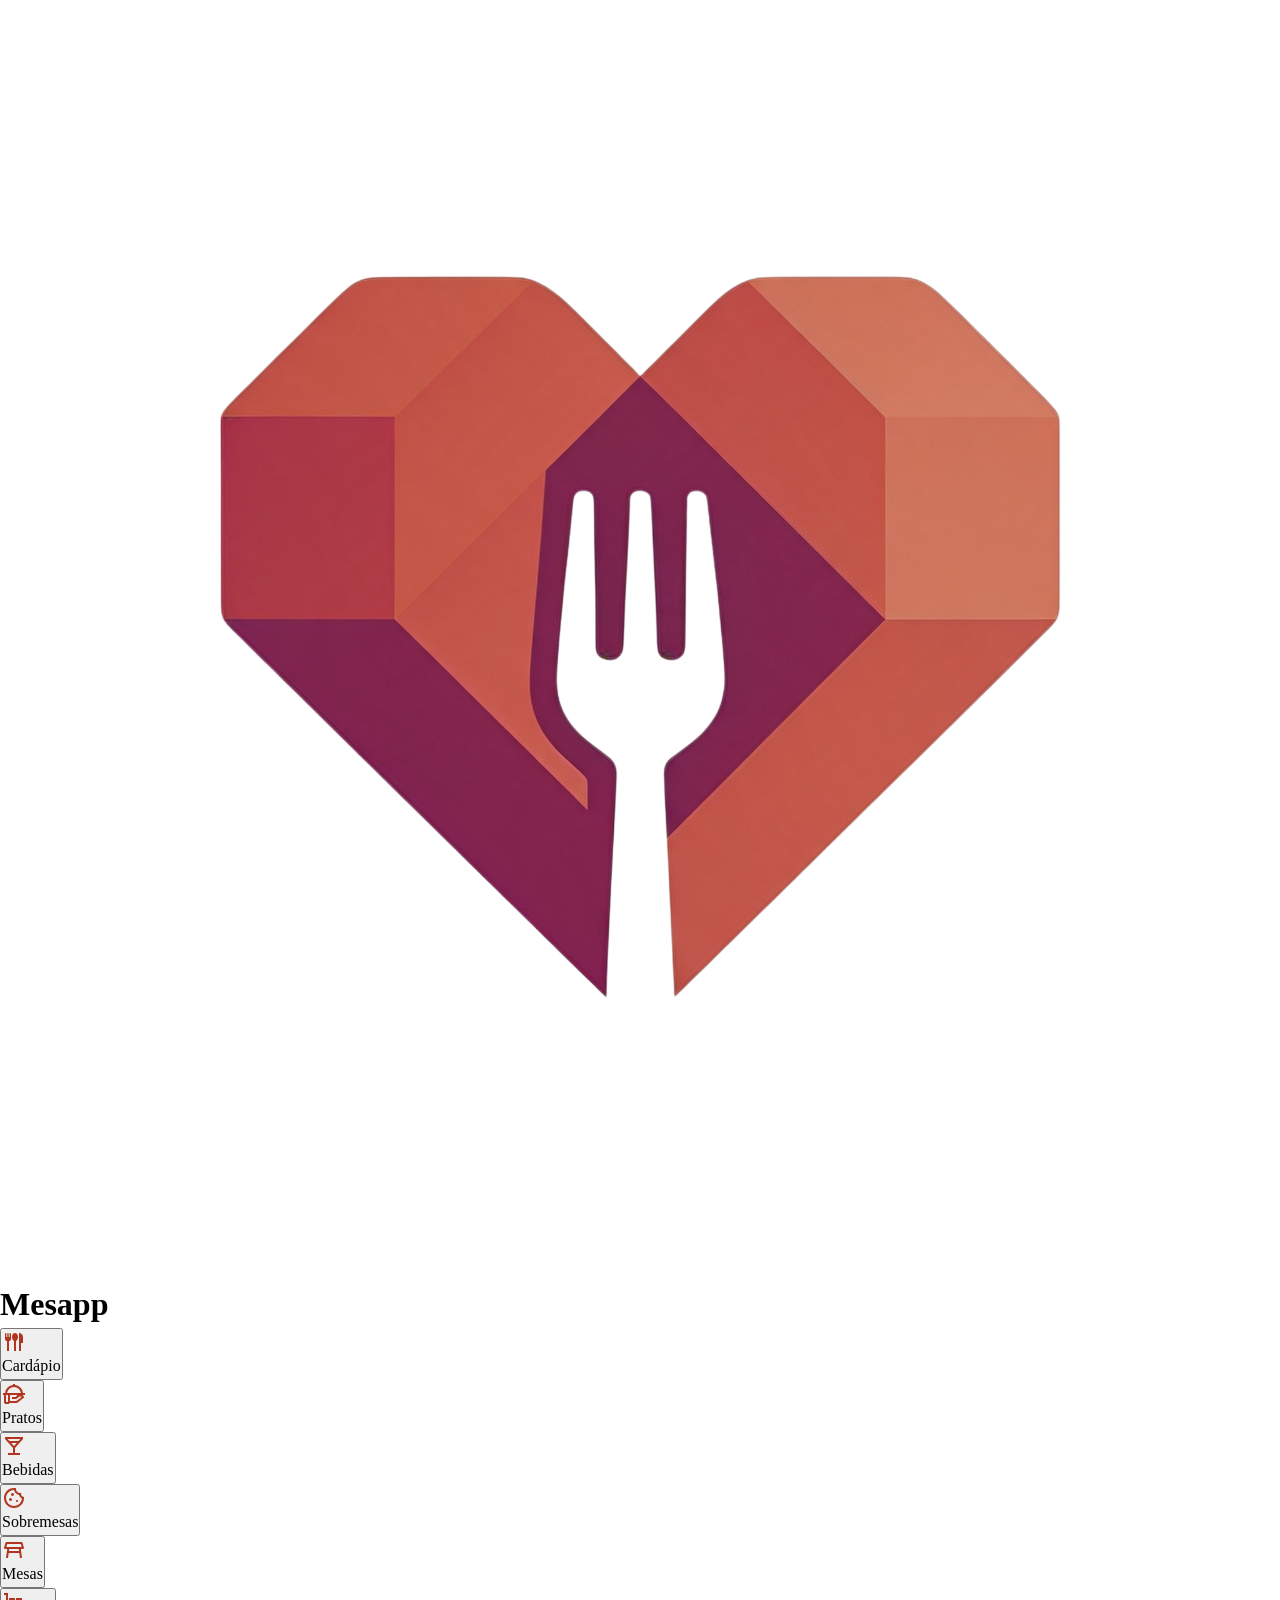
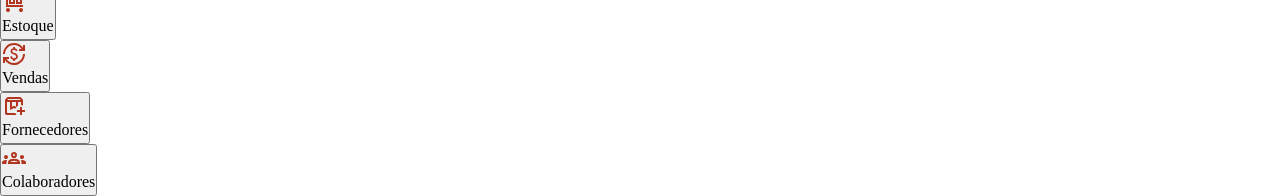
==== index.html @ 8c39e1eb "Rename principal.html to index.html" ====
<!DOCTYPE html>
<html lang="pt-br">
<head>
    <meta charset="UTF-8">
    <meta name="viewport" content="width=device-width, initial-scale=1.0">
    <link rel="stylesheet" href="reset.css">
    <link rel="stylesheet" href="style.css">
    <title>Projeto 01</title>
</head>
<body>
    <header>
        <img src="assets/logo.png" alt="Logo do app">
        <h1>Mesapp</h1>
    </header>
    <main>
        <div class="container-principal">
            <div class="cards">
                <button type="button">
                    <img src="assets/cardapio.svg" alt="Imagem faca e garfo">
                    <p>Cardápio</p>
                </button>                
            </div>
            <div class="cards">
                <button type="button">
                    <img src="assets/prato.svg" alt="Prato">
                    <p>Pratos</p>
                </button>                
            </div>
            <div class="cards">
                <button type="button">
                    <img src="assets/bebida.svg" alt="Drink">
                    <p>Bebidas</p>
                </button>                
            </div>
            <div class="cards">
                <button type="button">
                    <img src="assets/sobremesa.svg" alt="sobremesa">
                    <p>Sobremesas</p>
                </button>                
            </div>
            <div class="cards">
                <button type="button">
                    <img src="assets/mesa.svg" alt="Mesa">
                    <p>Mesas</p>
                </button>                
            </div>
             <div class="cards">
                <button type="button">
                    <img src="assets/estoque.svg" alt="Estoque">
                    <p>Estoque</p>
                </button>                
            </div>
             <div class="cards">
                <button type="button">
                    <img src="assets/vendas.svg" alt="Vendas">
                    <p>Vendas</p>
                </button>                
            </div>
             <div class="cards">
                <button type="button">
                    <img src="assets/fornecedores.svg" alt="Fornecedores">
                    <p>Fornecedores</p>
                </button>                
            </div>
             <div class="cards">
                <button type="button">
                    <img src="assets/colaboradores.svg" alt="Colaboradores">
                    <p>Colaboradores</p>
                </button>                
            </div>
        </div>
    </main>
    <footer></footer>
</body>
</html>
---- style.css ----
@media screen and (max-width: 640px) {
    /* Seus estilos para smartphone entram aqui */
    body{
        width: 100vw;
        height: 100vh;
        max-height: 100%;
        overflow-y: hidden;
    }

    /* Cabecalho*/
    header{
        display: flex;
        flex-direction: row;
        justify-content: space-around;
        align-items: center;
        background: linear-gradient(to right, #FAF8F5 10%, #edcac4 100%);
    }

    header img{
        width: 3rem;
        height: 3rem;
    }
    header h1{
        color: #B2351F
    }

   


    /* copor*/

     main{
        width: 100%;
        height: 100%;
        display: flex;
        flex-direction: column;
        justify-content: flex-start;
        align-items: center;
        padding: 8rem 2rem;       
        
    }

    .container-principal{
        width: 80%;
        height: auto;
        display: flex;
        justify-content: center;
        flex-direction: row;
        flex-wrap: wrap;
        gap: 2rem;

    }
    

    .cards button{
        width: 8rem;
        height: 9rem;
        display: flex;
        flex-direction: column;
        background-color: #edcac4;
        padding: 1rem 1rem;
        border-radius: 0.5rem;
        box-shadow: 2px 2px 5px #B2351F;
        border: none;
        cursor: pointer;
        box-sizing: border-box;
        transition: all ease-in-out 0.2s;
        font-size: 14px;

    }
    button img{
        height: 80%;
    }

    button p{
        height: 20%;       
        color: #B2351F;
        font-weight: bold;
    }

    .cards button:active{
        transform: scale(0.95);
    }


}
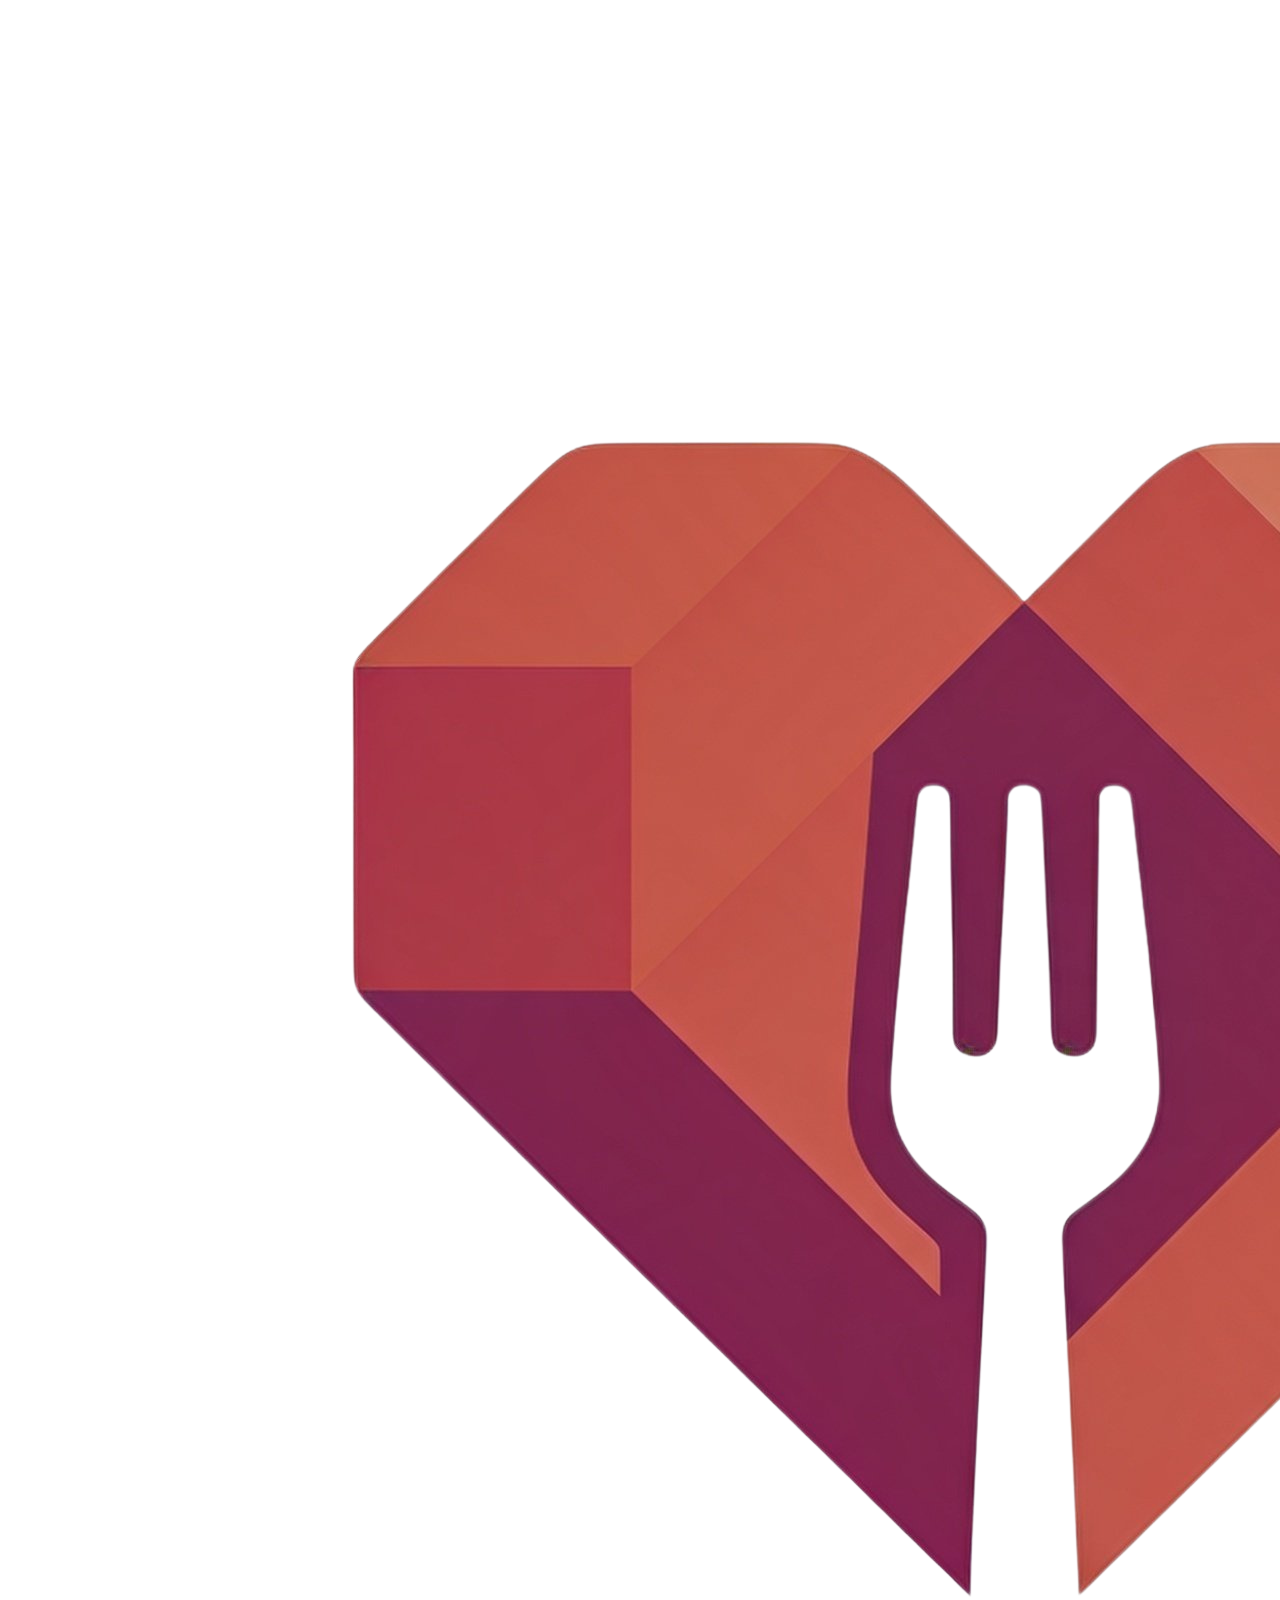
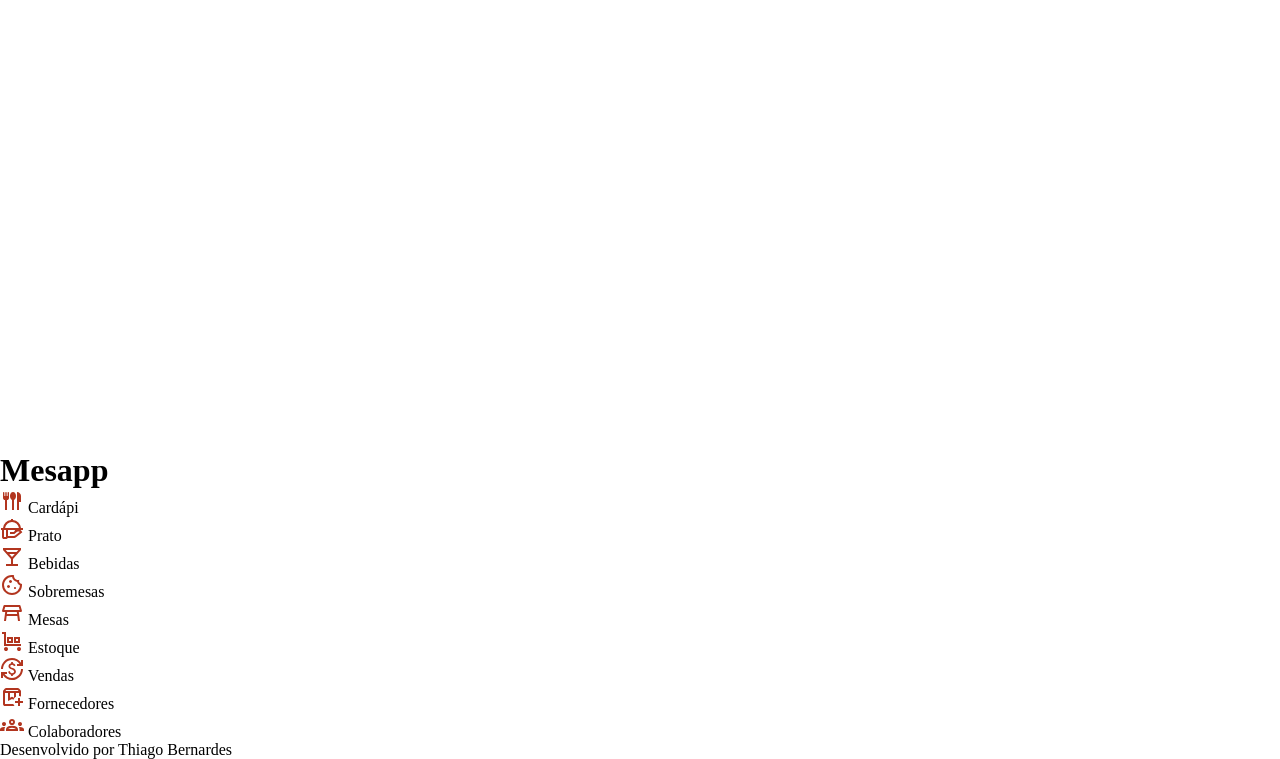
==== commit effbcb34: "Add files via upload" ====
--- a/index.html
+++ b/index.html
@@ -2,8 +2,7 @@
 <html lang="pt-br">
 <head>
     <meta charset="UTF-8">
-    <meta name="viewport" content="width=device-width, initial-scale=1.0">
-    <link rel="stylesheet" href="reset.css">
+    <meta name="viewport" content="width=device-width, initial-scale=1.0">    
     <link rel="stylesheet" href="style.css">
     <title>Projeto 01</title>
 </head>
@@ -15,61 +14,63 @@
     <main>
         <div class="container-principal">
             <div class="cards">
-                <button type="button">
+                <a id="card-principal-btn" >
                     <img src="assets/cardapio.svg" alt="Imagem faca e garfo">
-                    <p>Cardápio</p>
-                </button>                
+                    Cardápi
+                </a>                
             </div>
             <div class="cards">
-                <button type="button">
+                <a id="card-principal-btn" >
                     <img src="assets/prato.svg" alt="Prato">
-                    <p>Pratos</p>
-                </button>                
+                    Prato
+                </a>                
             </div>
             <div class="cards">
-                <button type="button">
+                <a id="card-principal-btn" >
                     <img src="assets/bebida.svg" alt="Drink">
-                    <p>Bebidas</p>
-                </button>                
+                    Bebidas
+                </a>                
             </div>
             <div class="cards">
-                <button type="button">
+                <a id="card-principal-btn" >
                     <img src="assets/sobremesa.svg" alt="sobremesa">
-                    <p>Sobremesas</p>
-                </button>                
+                    Sobremesas
+                </a>                
             </div>
             <div class="cards">
-                <button type="button">
+                <a id="card-principal-btn">
                     <img src="assets/mesa.svg" alt="Mesa">
-                    <p>Mesas</p>
-                </button>                
+                    Mesas
+                </a>                
             </div>
              <div class="cards">
-                <button type="button">
+                <a id="card-principal-btn" >
                     <img src="assets/estoque.svg" alt="Estoque">
-                    <p>Estoque</p>
-                </button>                
+                    Estoque
+                </a>                
             </div>
              <div class="cards">
-                <button type="button">
+                <a id="card-principal-btn" >
                     <img src="assets/vendas.svg" alt="Vendas">
-                    <p>Vendas</p>
-                </button>                
+                    Vendas
+                </a>                
             </div>
              <div class="cards">
-                <button type="button">
+                <a id="card-principal-btn" >
                     <img src="assets/fornecedores.svg" alt="Fornecedores">
-                    <p>Fornecedores</p>
-                </button>                
+                    Fornecedores
+                </a>                
             </div>
              <div class="cards">
-                <button type="button">
+                <a id="card-principal-btn" >
                     <img src="assets/colaboradores.svg" alt="Colaboradores">
-                    <p>Colaboradores</p>
-                </button>                
+                    Colaboradores
+                </a>                
             </div>
         </div>
     </main>
-    <footer></footer>
+    <footer>
+        <span>Desenvolvido por Thiago Bernardes</span>
+    </footer>
 </body>
-</html>
+</html>
--- a/style.css
+++ b/style.css
@@ -1,12 +1,21 @@
+*{
+    border: 0;
+    padding: 0;
+    margin: 0;
+    box-sizing: border-box;
+}
 
-
-@media screen and (max-width: 640px) {
+@media screen and (max-width: 472px) {
     /* Seus estilos para smartphone entram aqui */
     body{
-        width: 100vw;
-        height: 100vh;
-        max-height: 100%;
-        overflow-y: hidden;
+        width: 100%;
+        max-width: 100%;
+        max-height: 100vh;
+        background: linear-gradient(to right, #FAF8F5 50%, #f6e7e4 100%);
+        box-sizing: border-box;
+        display: flex;
+        flex-direction: column;
+        justify-content: space-between;
     }
 
     /* Cabecalho*/
@@ -19,8 +28,8 @@
     }
 
     header img{
-        width: 3rem;
-        height: 3rem;
+        width: 5rem;
+        height: 5rem;
     }
     header h1{
         color: #B2351F
@@ -32,56 +41,82 @@
     /* copor*/
 
      main{
-        width: 100%;
-        height: 100%;
+        max-width: 100%;
+        height: 100vh;
         display: flex;
         flex-direction: column;
         justify-content: flex-start;
         align-items: center;
-        padding: 8rem 2rem;       
+        padding: 4rem 0rem 0rem 0rem;
+        box-sizing: border-box;       
         
     }
 
     .container-principal{
-        width: 80%;
-        height: auto;
-        display: flex;
-        justify-content: center;
-        flex-direction: row;
-        flex-wrap: wrap;
-        gap: 2rem;
+        width: 100%;
+        height: 50vh;
+        display: grid !important;
+        grid-template-columns: repeat(3, 1fr); 
+        justify-items: center;
+        align-items: center;       
+        gap: 1.5rem;
+        padding: 2rem 2rem 0rem 2rem;
+        box-sizing: border-box;
 
+    }
+    .cards {
+        width: 100%;
+        height: 100%;
+        box-sizing: border-box;        
     }
     
 
-    .cards button{
-        width: 8rem;
-        height: 9rem;
+    .cards a{
+        max-width: 100%;
+        height: 90%;
         display: flex;
         flex-direction: column;
+        justify-content: center;
+        align-items: center ;
         background-color: #edcac4;
-        padding: 1rem 1rem;
+        padding: 0.5rem 0.5rem;
         border-radius: 0.5rem;
         box-shadow: 2px 2px 5px #B2351F;
         border: none;
         cursor: pointer;
         box-sizing: border-box;
         transition: all ease-in-out 0.2s;
-        font-size: 14px;
+        font-size: 10px;
+        touch-action: manipulation;
+        -webkit-tap-highlight-color: transparent;
+        -webkit-user-select: none !important;
+        -moz-user-select: none;     /* Desativa no Firefox */
+        -ms-user-select: none;      /* Desativa no Internet Explorer antigo */
+        user-select: none;
+        color: #B2351F;
 
     }
-    button img{
-        height: 80%;
+    a img{
+        width: 50%;
+        height: 55%;
+        margin-bottom: 4px;
+        pointer-events: none;
+       
     }
 
-    button p{
-        height: 20%;       
-        color: #B2351F;
-        font-weight: bold;
+
+    .cards a:active{
+        transform: scale(0.95);
+        box-shadow: inset 0 4px 8px rgba(241, 140, 140, 0.9);
     }
 
-    .cards button:active{
-        transform: scale(0.95);
+    footer{
+        width: 100%;
+        height: auto;
+        text-align: center;
+        color: #f6e7e4;
+        background-color: #B2351F;
+        padding: 2rem 0;
     }
 
 
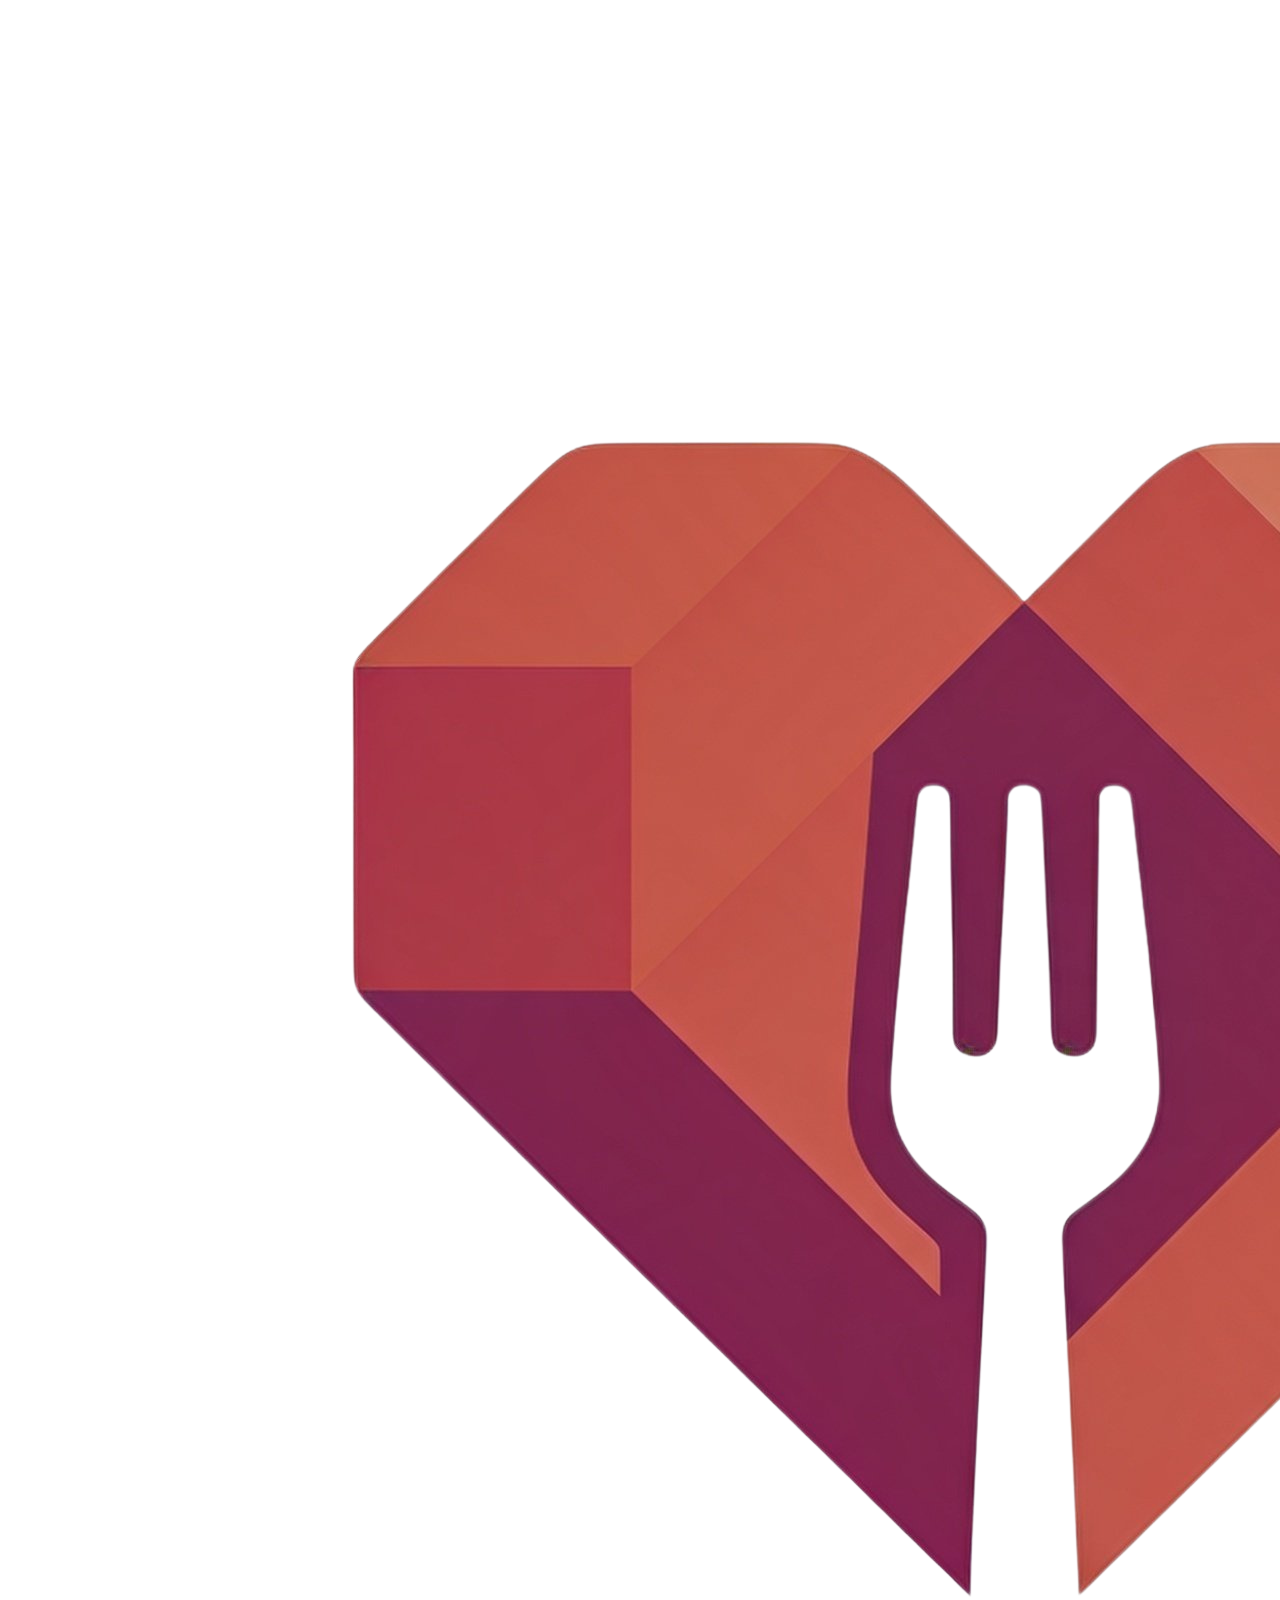
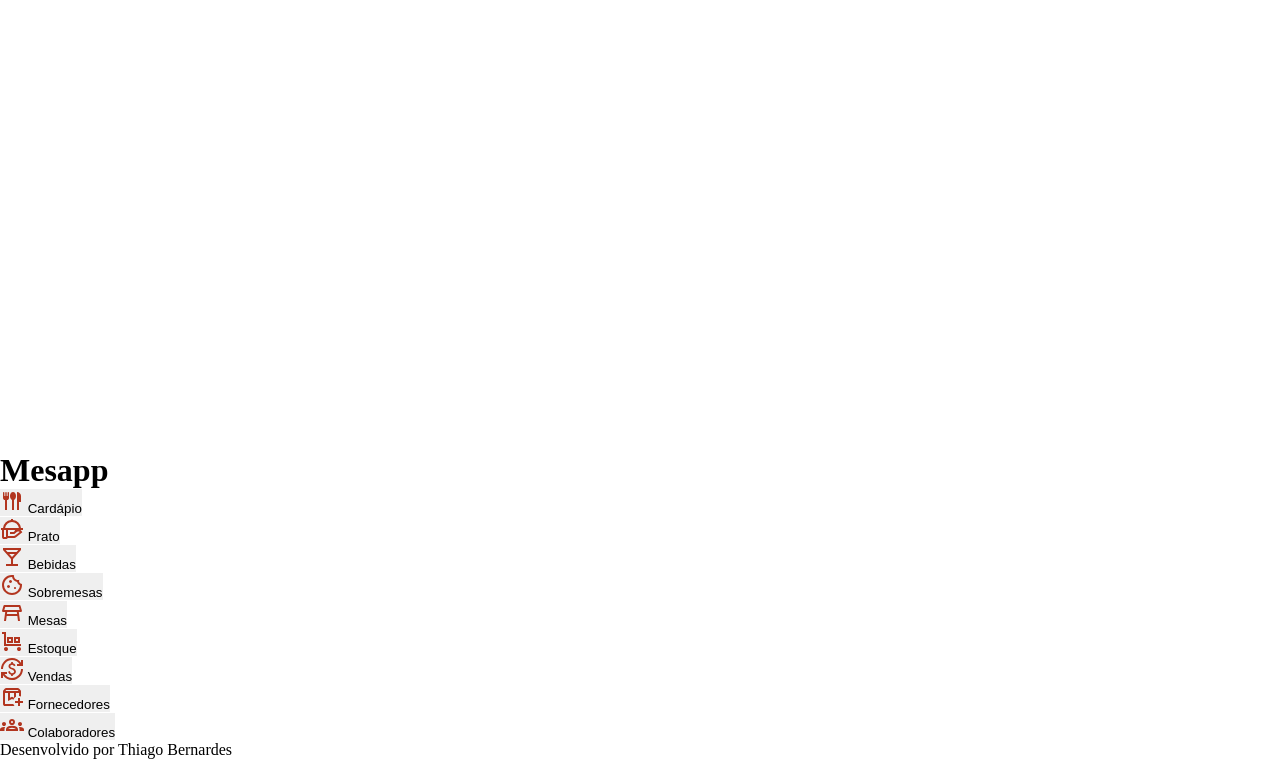
==== commit 8aab0ef0: "Add files via upload" ====
--- a/index.html
+++ b/index.html
@@ -14,58 +14,58 @@
     <main>
         <div class="container-principal">
             <div class="cards">
-                <a id="card-principal-btn" >
+                <button  id="card-principal-btn" >
                     <img src="assets/cardapio.svg" alt="Imagem faca e garfo">
-                    Cardápi
-                </a>                
+                    Cardápio
+                </button>                
             </div>
             <div class="cards">
-                <a id="card-principal-btn" >
+                <button  id="card-principal-btn" >
                     <img src="assets/prato.svg" alt="Prato">
                     Prato
-                </a>                
+                </button>                
             </div>
             <div class="cards">
-                <a id="card-principal-btn" >
+                <button  id="card-principal-btn" >
                     <img src="assets/bebida.svg" alt="Drink">
                     Bebidas
-                </a>                
+                </button>                
             </div>
             <div class="cards">
-                <a id="card-principal-btn" >
+                <button  id="card-principal-btn" >
                     <img src="assets/sobremesa.svg" alt="sobremesa">
                     Sobremesas
-                </a>                
+                </button>                
             </div>
             <div class="cards">
-                <a id="card-principal-btn">
+                <button  id="card-principal-btn">
                     <img src="assets/mesa.svg" alt="Mesa">
                     Mesas
-                </a>                
+                </button>                
             </div>
              <div class="cards">
-                <a id="card-principal-btn" >
+                <button  id="card-principal-btn" >
                     <img src="assets/estoque.svg" alt="Estoque">
                     Estoque
-                </a>                
+                </button>                
             </div>
              <div class="cards">
-                <a id="card-principal-btn" >
+                <button  id="card-principal-btn" >
                     <img src="assets/vendas.svg" alt="Vendas">
                     Vendas
-                </a>                
+                </button>                
             </div>
              <div class="cards">
-                <a id="card-principal-btn" >
+                <button  id="card-principal-btn" >
                     <img src="assets/fornecedores.svg" alt="Fornecedores">
                     Fornecedores
-                </a>                
+                </button>                
             </div>
              <div class="cards">
-                <a id="card-principal-btn" >
+                <button  id="card-principal-btn" >
                     <img src="assets/colaboradores.svg" alt="Colaboradores">
                     Colaboradores
-                </a>                
+                </button>                
             </div>
         </div>
     </main>
--- a/style.css
+++ b/style.css
@@ -71,8 +71,8 @@
     }
     
 
-    .cards a{
-        max-width: 100%;
+    .cards button{
+        width: 100%;
         height: 90%;
         display: flex;
         flex-direction: column;
@@ -85,7 +85,7 @@
         border: none;
         cursor: pointer;
         box-sizing: border-box;
-        transition: all ease-in-out 0.2s;
+        transition: transform 0.1s ease-out, box-shadow 0.1s ease-out;
         font-size: 10px;
         touch-action: manipulation;
         -webkit-tap-highlight-color: transparent;
@@ -94,20 +94,24 @@
         -ms-user-select: none;      /* Desativa no Internet Explorer antigo */
         user-select: none;
         color: #B2351F;
+        -webkit-appearance: none;
+        appearance: none;
 
     }
-    a img{
+    .cards button:focus,
+    .cards button:focus-visible {
+        outline: none;
+    }
+    .cards button:active{
+       background-color: #B2351F;
+       color: #f6e7e4;
+    }   
+    button img{
         width: 50%;
         height: 55%;
         margin-bottom: 4px;
         pointer-events: none;
        
-    }
-
-
-    .cards a:active{
-        transform: scale(0.95);
-        box-shadow: inset 0 4px 8px rgba(241, 140, 140, 0.9);
     }
 
     footer{
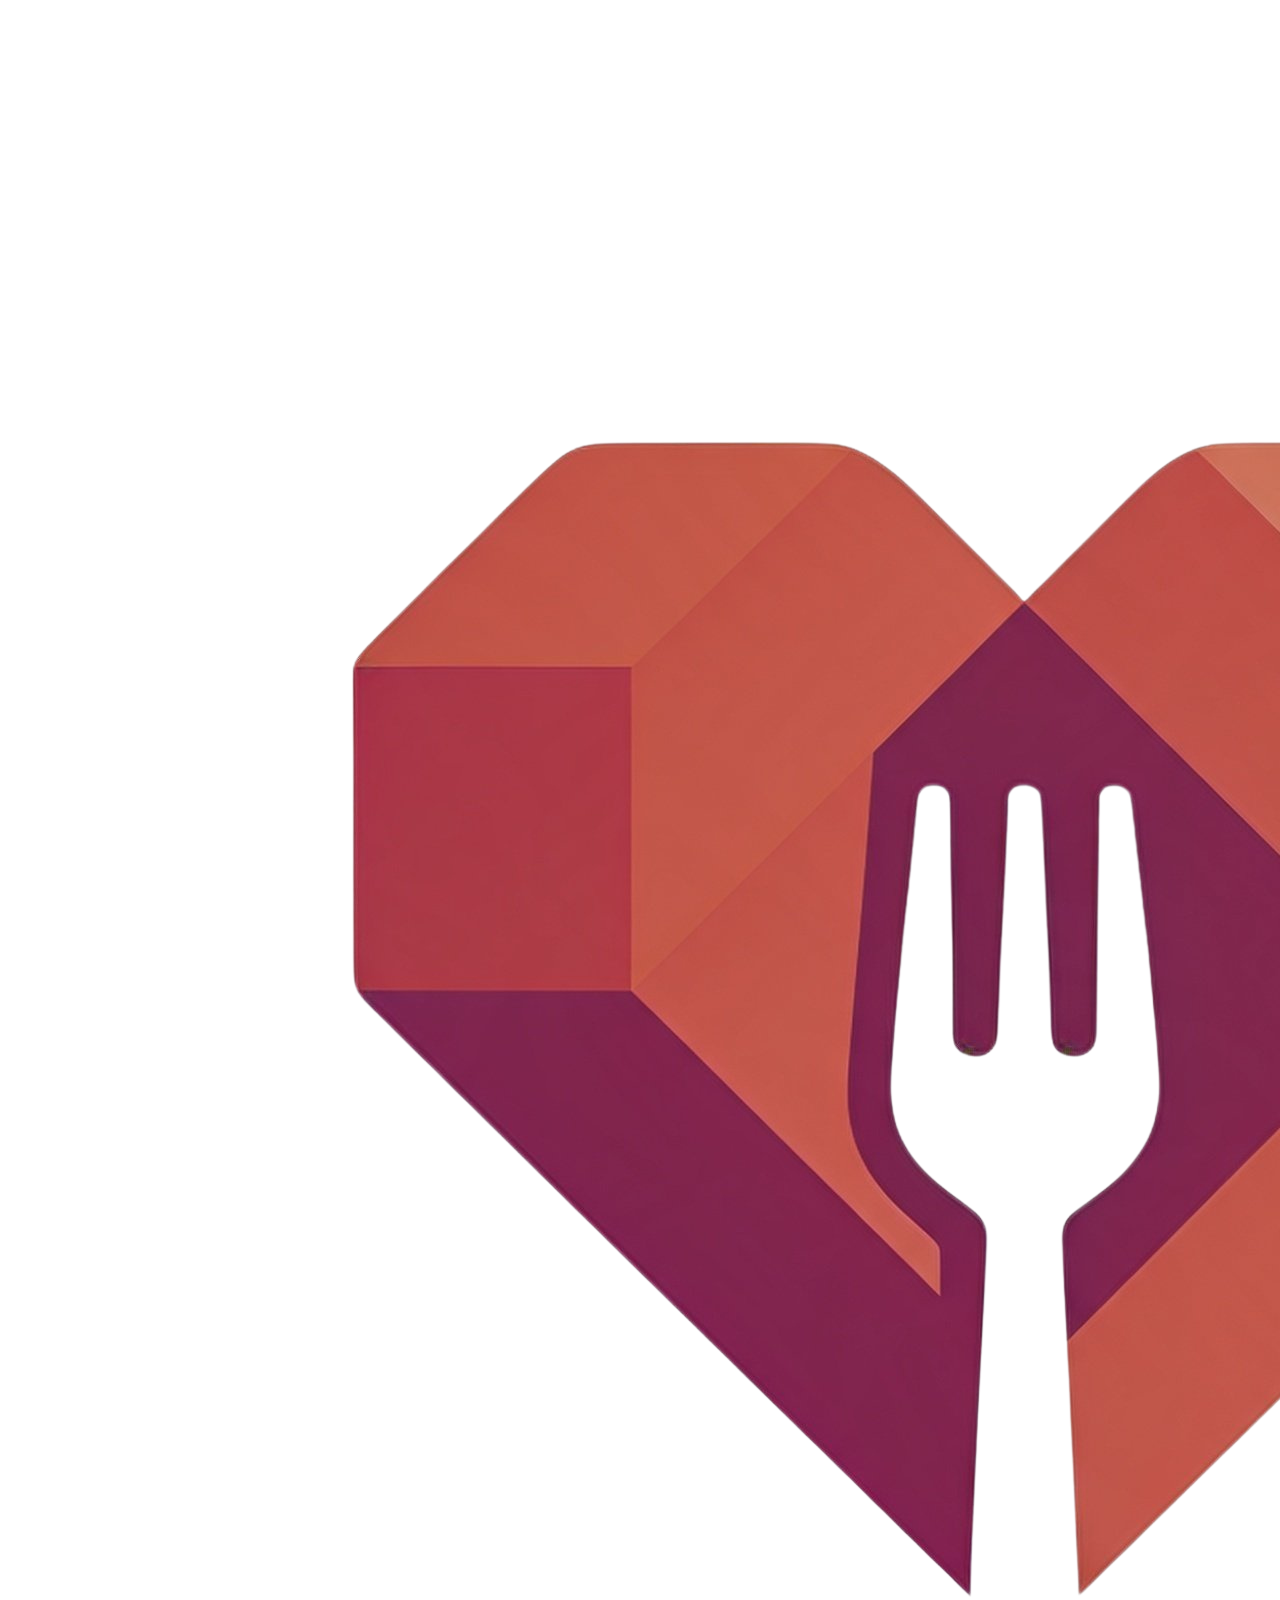
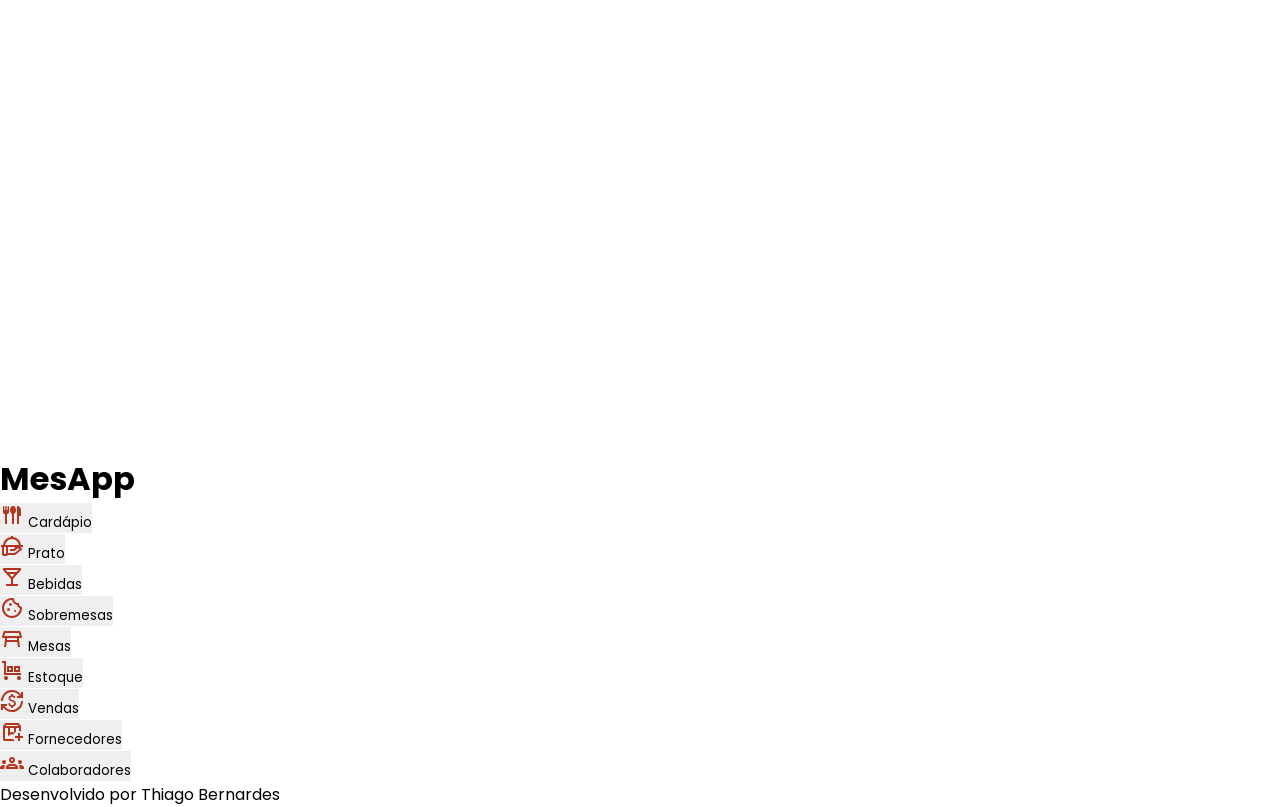
==== commit 7f37c949: "Add files via upload" ====
--- a/index.html
+++ b/index.html
@@ -9,7 +9,7 @@
 <body>
     <header>
         <img src="assets/logo.png" alt="Logo do app">
-        <h1>Mesapp</h1>
+        <h1>MesApp</h1>
     </header>
     <main>
         <div class="container-principal">
@@ -72,5 +72,7 @@
     <footer>
         <span>Desenvolvido por Thiago Bernardes</span>
     </footer>
+
+    <script src="scripts.js"></script>
 </body>
 </html>
--- a/style.css
+++ b/style.css
@@ -1,8 +1,11 @@
+@import url('https://fonts.googleapis.com/css2?family=Cinzel:wght@400..900&family=Plus+Jakarta+Sans:ital,wght@0,200..800;1,200..800&family=Poppins:ital,wght@0,100;0,200;0,300;0,400;0,500;0,600;0,700;0,800;0,900;1,100;1,200;1,300;1,400;1,500;1,600;1,700;1,800;1,900&family=Roboto:ital,wght@0,100..900;1,100..900&display=swap');
+
 *{
     border: 0;
     padding: 0;
     margin: 0;
     box-sizing: border-box;
+    font-family: 'Poppins', sans-serif;;
 }
 
 @media screen and (max-width: 472px) {
@@ -85,7 +88,7 @@
         border: none;
         cursor: pointer;
         box-sizing: border-box;
-        transition: transform 0.1s ease-out, box-shadow 0.1s ease-out;
+        /*transition: transform 0.001s ease-out, box-shadow 0.001s ease-out;*/
         font-size: 10px;
         touch-action: manipulation;
         -webkit-tap-highlight-color: transparent;
@@ -96,16 +99,22 @@
         color: #B2351F;
         -webkit-appearance: none;
         appearance: none;
+        transition: none;
 
     }
     .cards button:focus,
     .cards button:focus-visible {
         outline: none;
     }
-    .cards button:active{
-       background-color: #B2351F;
-       color: #f6e7e4;
-    }   
+   /* .cards button:active{
+   /*    background-color: #B2351F;
+   /*    color: #f6e7e4;
+   /*    
+   /* } 
+   /* 
+   /* .cards button:active img{
+   /*     filter: brightness(0) invert(1);
+   /* }*/   
     button img{
         width: 50%;
         height: 55%;
@@ -113,6 +122,12 @@
         pointer-events: none;
        
     }
+
+    .cards button.pressionado {
+        transform: scale(0.95);
+        box-shadow: inset 0 4px 8px rgba(241, 140, 140, 0.9);
+    }
+
 
     footer{
         width: 100%;
